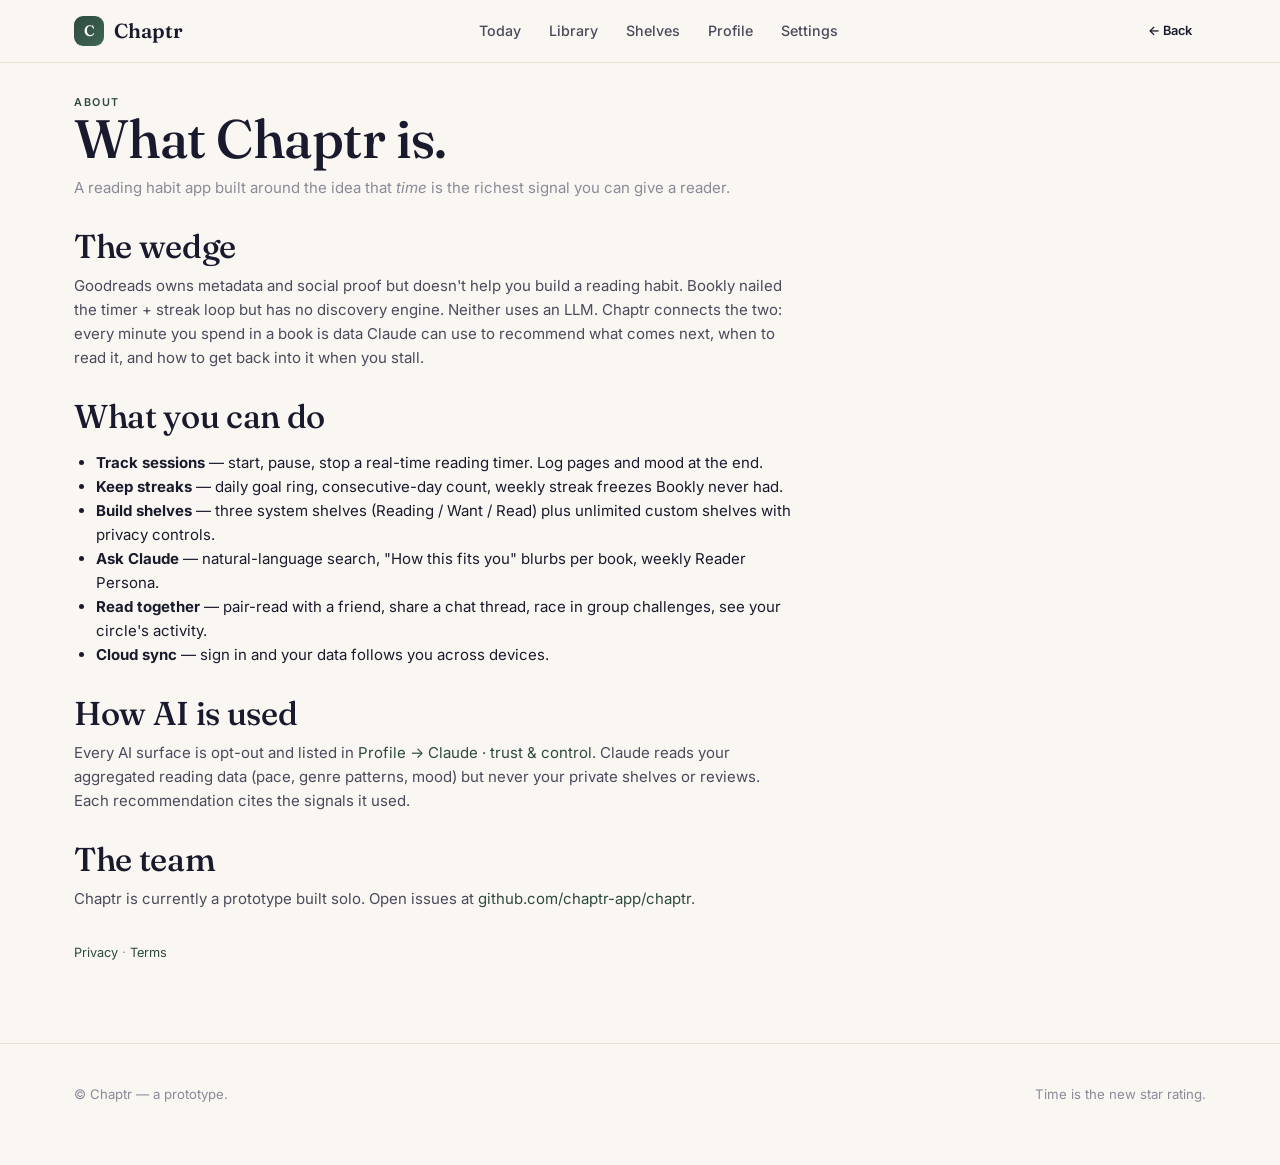
==== about.html @ 091ff8c3 "Add Continue with Google to Profile sign-in Mirrors the Apple button: white-on-dark-text per Google " ====
<!doctype html>
<html lang="en">
<head>
<meta charset="utf-8">
<meta name="viewport" content="width=device-width, initial-scale=1, viewport-fit=cover">
<meta name="theme-color" content="#FAF7F2">
<link rel="manifest" href="manifest.json">
<link rel="icon" type="image/svg+xml" href="icon.svg">
<link rel="apple-touch-icon" href="icon.svg">
<meta name="apple-mobile-web-app-capable" content="yes">
<meta name="apple-mobile-web-app-status-bar-style" content="default">
<meta name="apple-mobile-web-app-title" content="Chaptr">
<title>About · Chaptr</title>
<link rel="preconnect" href="https://fonts.googleapis.com">
<link rel="preconnect" href="https://fonts.gstatic.com" crossorigin>
<link href="https://fonts.googleapis.com/css2?family=Fraunces:opsz,wght@9..144,400;9..144,500;9..144,600&family=Inter:wght@400;500;600;700&display=swap" rel="stylesheet">
<link rel="stylesheet" href="styles.css?v=8">
<style>
  .doc { max-width: 720px; margin: 32px 0 80px; }
  .doc h1 { margin: 0 0 8px; }
  .doc .lead { color: var(--ink-3); margin-bottom: 24px; }
  .doc h2 { margin: 28px 0 8px; }
  .doc p { line-height: 1.6; }
  .doc ul { line-height: 1.6; padding-left: 22px; }
</style>
</head>
<body>

<nav class="nav">
  <div class="container nav-inner">
    <a class="brand" href="index.html"><span class="brand-mark">C</span> Chaptr</a>
    <div class="nav-links">
      <a href="today.html">Today</a>
      <a href="library.html">Library</a>
      <a href="shelves.html">Shelves</a>
      <a href="profile.html">Profile</a>
      <a href="settings.html">Settings</a>
    </div>
    <div class="nav-cta"><a href="today.html" class="btn btn-ghost btn-sm hide-sm">← Back</a></div>
  </div>
</nav>

<main class="container">
  <section class="doc">
    <div class="eyebrow">About</div>
    <h1>What Chaptr is.</h1>
    <p class="lead">A reading habit app built around the idea that <em>time</em> is the richest signal you can give a reader.</p>

    <h2>The wedge</h2>
    <p>Goodreads owns metadata and social proof but doesn't help you build a reading habit. Bookly nailed the timer + streak loop but has no discovery engine. Neither uses an LLM. Chaptr connects the two: every minute you spend in a book is data Claude can use to recommend what comes next, when to read it, and how to get back into it when you stall.</p>

    <h2>What you can do</h2>
    <ul>
      <li><strong>Track sessions</strong> — start, pause, stop a real-time reading timer. Log pages and mood at the end.</li>
      <li><strong>Keep streaks</strong> — daily goal ring, consecutive-day count, weekly streak freezes Bookly never had.</li>
      <li><strong>Build shelves</strong> — three system shelves (Reading / Want / Read) plus unlimited custom shelves with privacy controls.</li>
      <li><strong>Ask Claude</strong> — natural-language search, "How this fits you" blurbs per book, weekly Reader Persona.</li>
      <li><strong>Read together</strong> — pair-read with a friend, share a chat thread, race in group challenges, see your circle's activity.</li>
      <li><strong>Cloud sync</strong> — sign in and your data follows you across devices.</li>
    </ul>

    <h2>How AI is used</h2>
    <p>Every AI surface is opt-out and listed in <a href="profile.html">Profile → Claude · trust & control</a>. Claude reads your aggregated reading data (pace, genre patterns, mood) but never your private shelves or reviews. Each recommendation cites the signals it used.</p>

    <h2>The team</h2>
    <p>Chaptr is currently a prototype built solo. Open issues at <a href="https://github.com/chaptr-app/chaptr">github.com/chaptr-app/chaptr</a>.</p>

    <p class="muted" style="margin-top:32px; font-size:.85rem;">
      <a href="privacy.html">Privacy</a> · <a href="terms.html">Terms</a>
    </p>
  </section>
</main>

<footer class="footer">
  <div class="container row">
    <span>© Chaptr — a prototype.</span>
    <span class="muted">Time is the new star rating.</span>
  </div>
</footer>

<script src="app.js?v=45"></script>
</body>
</html>
---- styles.css ----
:root {
  --bg: #FAF7F2;
  --surface: #FFFFFF;
  --surface-2: #F4EFE6;
  --ink: #1A1A2E;
  --ink-2: #4A4A5C;
  --ink-3: #8A8A99;
  --border: #E8E2D4;
  --primary: #2D4A3E;
  --primary-2: #3F6655;
  --primary-tint: #E6EDE8;
  --accent: #C2410C;
  --accent-tint: #FDF2E9;
  --success: #15803D;
  --danger: #B91C1C;
  --shadow-sm: 0 1px 2px rgba(20,20,30,.04), 0 1px 1px rgba(20,20,30,.03);
  --shadow-md: 0 4px 14px rgba(20,20,30,.06), 0 1px 3px rgba(20,20,30,.04);
  --shadow-lg: 0 18px 40px rgba(20,20,30,.10), 0 4px 10px rgba(20,20,30,.05);
  --r-sm: 8px;
  --r-md: 14px;
  --r-lg: 22px;
  --r-pill: 999px;
  --max: 1180px;
  --sans: 'Inter', -apple-system, BlinkMacSystemFont, 'Segoe UI', sans-serif;
  --serif: 'Fraunces', Georgia, 'Times New Roman', serif;
}

* { box-sizing: border-box; }

html, body {
  margin: 0;
  padding: 0;
  background: var(--bg);
  color: var(--ink);
  font-family: var(--sans);
  font-size: 15px;
  line-height: 1.55;
  -webkit-font-smoothing: antialiased;
  text-rendering: optimizeLegibility;
}

a { color: var(--primary); text-decoration: none; }
a:hover { color: var(--primary-2); }

h1, h2, h3, h4 {
  font-family: var(--serif);
  font-weight: 500;
  letter-spacing: -0.01em;
  margin: 0 0 .5em;
  color: var(--ink);
}
h1 { font-size: clamp(2.2rem, 5vw, 3.6rem); line-height: 1.05; }
h2 { font-size: clamp(1.6rem, 3vw, 2.2rem); line-height: 1.15; }
h3 { font-size: 1.25rem; line-height: 1.25; }

p { margin: 0 0 1em; color: var(--ink-2); }
small, .muted { color: var(--ink-3); }
.eyebrow { font-size: .72rem; font-weight: 600; letter-spacing: .14em; text-transform: uppercase; color: var(--primary); }

button { font: inherit; cursor: pointer; border: 0; background: none; color: inherit; }

.container { max-width: var(--max); margin: 0 auto; padding: 0 24px; }

/* ---------- NAV ---------- */
.nav {
  position: sticky; top: 0; z-index: 50;
  background: rgba(250,247,242,.85);
  backdrop-filter: saturate(160%) blur(12px);
  -webkit-backdrop-filter: saturate(160%) blur(12px);
  border-bottom: 1px solid var(--border);
}
.nav-inner {
  display: flex; align-items: center; justify-content: space-between;
  padding: 14px 0;
}
.brand {
  display: flex; align-items: center; gap: 10px;
  font-family: var(--serif); font-size: 1.35rem; font-weight: 600;
  color: var(--ink);
}
.brand-mark {
  width: 30px; height: 30px; border-radius: 9px;
  background: linear-gradient(135deg, var(--primary), var(--primary-2));
  display: grid; place-items: center; color: #FFF;
  font-family: var(--serif); font-weight: 600; font-size: 1rem;
}
.nav-links { display: flex; gap: 28px; align-items: center; }
.nav-links a { color: var(--ink-2); font-weight: 500; font-size: .95rem; }
.nav-links a:hover { color: var(--ink); }
.nav-links a.active { color: var(--primary); }
.nav-cta { display: flex; gap: 10px; align-items: center; }

/* ---------- BUTTONS ---------- */
.btn {
  display: inline-flex; align-items: center; gap: 8px;
  padding: 11px 20px; border-radius: var(--r-pill);
  font-weight: 600; font-size: .92rem;
  transition: transform .15s ease, box-shadow .15s ease, background .15s ease;
}
.btn-primary { background: var(--ink); color: #FFF; }
.btn-primary:hover { background: var(--primary); transform: translateY(-1px); }
.btn-ghost { color: var(--ink); }
.btn-ghost:hover { background: var(--surface-2); }
.btn-outline { background: var(--surface); color: var(--ink); border: 1px solid var(--border); }
.btn-outline:hover { border-color: var(--ink-3); }
.btn-accent { background: var(--accent); color: #FFF; }
.btn-accent:hover { background: #9A340A; }
.btn-sm { padding: 7px 14px; font-size: .85rem; }
.btn-lg { padding: 14px 26px; font-size: 1rem; }

/* ---------- CARDS ---------- */
.card {
  background: var(--surface);
  border: 1px solid var(--border);
  border-radius: var(--r-md);
  padding: 20px;
  box-shadow: var(--shadow-sm);
}
.card-lg { padding: 28px; border-radius: var(--r-lg); box-shadow: var(--shadow-md); }

/* ---------- BADGES / PILLS ---------- */
.pill {
  display: inline-flex; align-items: center; gap: 6px;
  padding: 4px 10px; border-radius: var(--r-pill);
  background: var(--surface-2); color: var(--ink-2);
  font-size: .78rem; font-weight: 500;
}
.pill-primary { background: var(--primary-tint); color: var(--primary); }
.pill-accent  { background: var(--accent-tint); color: var(--accent); }

/* ---------- FOOTER ---------- */
.footer {
  margin-top: 80px; padding: 40px 0 60px;
  border-top: 1px solid var(--border);
  color: var(--ink-3); font-size: .88rem;
}
.footer .row { display: flex; justify-content: space-between; align-items: center; gap: 16px; flex-wrap: wrap; }

/* ---------- UTILITIES ---------- */
.row { display: flex; }
.col { display: flex; flex-direction: column; }
.gap-8 { gap: 8px; } .gap-12 { gap: 12px; } .gap-16 { gap: 16px; } .gap-24 { gap: 24px; }
.center { align-items: center; justify-content: center; }
.between { justify-content: space-between; }
.grow { flex: 1; }
.hide-sm { }
@media (max-width: 720px) {
  .hide-sm { display: none !important; }
  .nav-links { display: none; }
}

/* ---------- A11Y + APP-STORE POLISH (V4 final) ---------- */
/* Visible focus ring only on keyboard-driven focus, not mouse clicks. */
:focus { outline: none; }
:focus-visible {
  outline: 2px solid var(--primary);
  outline-offset: 2px;
  border-radius: 4px;
}
button, a, input, select, textarea { -webkit-tap-highlight-color: transparent; }
button:active, .btn:active, .browse-chip:active, .ask-chip:active, .move-btn:active,
.tag-btn:active, .review-btn:active { transform: scale(0.97); }
.btn, button { transition: transform .08s ease, background .15s ease, border-color .15s ease, color .15s ease; }

/* Honor users who prefer less motion. */
@media (prefers-reduced-motion: reduce) {
  *, *::before, *::after {
    animation-duration: 0.01ms !important;
    animation-iteration-count: 1 !important;
    transition-duration: 0.01ms !important;
    scroll-behavior: auto !important;
  }
}

/* Generic skeleton block — used for "loading…" placeholders. */
.skel {
  background: linear-gradient(90deg, var(--surface-2) 25%, var(--border) 50%, var(--surface-2) 75%);
  background-size: 200% 100%;
  animation: skel-pulse 1.4s ease-in-out infinite;
  border-radius: var(--r-sm);
}
@keyframes skel-pulse { 0% { background-position: 200% 0; } 100% { background-position: -200% 0; } }

/* Screen-reader-only utility for accessible labels. */
.sr-only {
  position: absolute;
  width: 1px; height: 1px; padding: 0; margin: -1px;
  overflow: hidden; clip: rect(0, 0, 0, 0); white-space: nowrap; border: 0;
}

/* iOS PWA fix: when launched from home screen with display:standalone,
   the body needs to fill the screen without bouncing past the safe area. */
@media all and (display-mode: standalone) {
  html, body { overscroll-behavior-y: none; }
}

/* ---------- COLLAPSIBLE SECTIONS (V4 settings polish) ---------- */
/* A <details>-based disclosure widget styled to match our section headers.
   The whole eyebrow+h2 block is the clickable summary; a small chevron
   on the right rotates 180deg when open. */
.section.collapsible details > summary {
  cursor: pointer;
  list-style: none;
  display: flex;
  justify-content: space-between;
  align-items: flex-start;
  gap: 12px;
  padding: 4px 0;
  -webkit-tap-highlight-color: transparent;
}
.section.collapsible details > summary::-webkit-details-marker { display: none; }
.section.collapsible details > summary::marker { content: ''; }
.section.collapsible details > summary > .chev {
  width: 28px; height: 28px;
  display: grid; place-items: center;
  color: var(--ink-3);
  font-size: 1.1rem;
  flex-shrink: 0;
  margin-top: 4px;
  transition: transform 0.2s ease;
}
.section.collapsible details[open] > summary > .chev { transform: rotate(180deg); }
.section.collapsible details > summary:hover .chev { color: var(--primary); }
.section.collapsible details > summary h2 { margin-bottom: 0; }

/* ---------- SPOILER TAGS (Phase 2B) ---------- */
.spoiler {
  background: var(--ink);
  color: var(--ink);
  border-radius: 3px;
  padding: 0 4px;
  cursor: pointer;
  user-select: none;
  filter: blur(4px);
  transition: filter .15s, color .15s;
}
.spoiler:hover { filter: blur(2px); }
.spoiler.revealed {
  background: var(--surface-2);
  color: var(--ink);
  filter: none;
  cursor: text;
  user-select: text;
}

/* ---------- SCROLLBAR (subtle) ---------- */
::-webkit-scrollbar { width: 10px; height: 10px; }
::-webkit-scrollbar-thumb { background: var(--border); border-radius: 10px; }
::-webkit-scrollbar-thumb:hover { background: var(--ink-3); }

/* ---------- NOW READING PILL (persistent across pages) ---------- */
.now-reading-pill {
  display: none;
  position: fixed;
  z-index: 55;
  align-items: center;
  gap: 12px;
  padding: 8px 16px 8px 8px;
  background: var(--ink);
  color: #FFF;
  border-radius: 999px;
  text-decoration: none;
  box-shadow: 0 8px 24px rgba(20, 20, 30, .28);
  transition: opacity .2s, transform .2s;
  /* mobile-first: pinned above bottom nav, centered */
  left: 12px; right: 12px; bottom: calc(76px + env(safe-area-inset-bottom));
  max-width: 560px; margin: 0 auto;
}
.now-reading-pill.active { display: flex; }
.now-reading-pill:hover { color: #FFF; transform: translateY(-1px); }
.now-reading-pill:active { transform: translateY(0); }
.now-reading-pill .nrp-cover {
  width: 40px; height: 56px; border-radius: 4px;
  background-size: cover !important; background-position: center !important;
  flex-shrink: 0; box-shadow: 0 2px 6px rgba(0,0,0,.3);
}
.now-reading-pill .nrp-meta { flex: 1; min-width: 0; }
.now-reading-pill .nrp-eyebrow {
  font-size: .65rem; letter-spacing: .12em; text-transform: uppercase;
  color: rgba(255, 255, 255, .65);
  display: flex; align-items: center; gap: 6px;
}
.now-reading-pill .nrp-dot {
  width: 6px; height: 6px; border-radius: 999px; background: var(--accent);
  animation: nrp-pulse 1s ease-out infinite;
}
.now-reading-pill .nrp-paused-label { display: none; }
.now-reading-pill.paused .nrp-dot { animation: none; background: var(--ink-3); }
.now-reading-pill.paused .nrp-paused-label { display: inline; }
@keyframes nrp-pulse {
  0%, 100% { opacity: 1; transform: scale(1); }
  50%      { opacity: .5; transform: scale(1.5); }
}
.now-reading-pill .nrp-title {
  font-family: var(--serif); font-size: 1rem;
  white-space: nowrap; overflow: hidden; text-overflow: ellipsis;
  margin-top: 2px;
}
.now-reading-pill .nrp-time {
  font-family: var(--serif); font-variant-numeric: tabular-nums;
  font-size: 1.15rem; font-weight: 500; flex-shrink: 0;
}

/* Desktop: float bottom-right, no bottom nav to clear */
@media (min-width: 721px) {
  .now-reading-pill {
    left: auto; right: 24px; bottom: 24px; margin: 0;
    max-width: 380px;
  }
  body.has-now-reading-pill main { padding-bottom: 100px; }
}

/* Mobile: bump main padding so pill doesn't cover content */
@media (max-width: 720px) {
  body.has-now-reading-pill main {
    padding-bottom: calc(160px + env(safe-area-inset-bottom));
  }
}

/* ---------- SAFE AREAS (iOS notch + home indicator) ---------- */
.nav { padding-top: env(safe-area-inset-top); }
.container { padding-left: max(24px, env(safe-area-inset-left)); padding-right: max(24px, env(safe-area-inset-right)); }

/* ---------- BOTTOM TAB NAV (mobile only) ---------- */
.bottom-nav { display: none; }

@media (max-width: 720px) {
  .bottom-nav {
    display: flex;
    position: fixed;
    bottom: 0; left: 0; right: 0;
    z-index: 60;
    background: rgba(250, 247, 242, .96);
    backdrop-filter: saturate(160%) blur(14px);
    -webkit-backdrop-filter: saturate(160%) blur(14px);
    border-top: 1px solid var(--border);
    padding-bottom: env(safe-area-inset-bottom);
    padding-left: env(safe-area-inset-left);
    padding-right: env(safe-area-inset-right);
  }
  .bottom-nav a {
    flex: 1;
    display: flex;
    flex-direction: column;
    align-items: center;
    justify-content: center;
    gap: 3px;
    padding: 10px 2px;
    min-height: 56px;
    color: var(--ink-3);
    text-decoration: none;
    font-size: .66rem;
    font-weight: 500;
    letter-spacing: .01em;
    -webkit-tap-highlight-color: transparent;
    transition: color .15s;
    white-space: nowrap;
  }
  .bottom-nav a.active { color: var(--primary); }
  .bottom-nav a:active { background: var(--primary-tint); }
  .bottom-nav .bn-icon { width: 24px; height: 24px; display: grid; place-items: center; }
  .bottom-nav .bn-icon svg { width: 22px; height: 22px; }
  .bottom-nav a.active .bn-icon svg { stroke-width: 2.4; }

  /* push main content above the bottom nav */
  main { padding-bottom: calc(72px + env(safe-area-inset-bottom)); }
  .footer { margin-top: 32px; margin-bottom: calc(72px + env(safe-area-inset-bottom)); padding: 24px 0; }

  /* hide top nav CTA buttons on mobile — bottom nav handles navigation */
  .nav-cta { display: none; }

  /* tighten top nav since the bottom nav owns the heavy lifting */
  .nav-inner { padding: 10px 0; }

  /* larger touch targets for buttons, chips, pills */
  .btn { min-height: 44px; }
  .btn-sm { min-height: 36px; }
  .browse-chip, .ask-chip { min-height: 36px; }
  .tab { min-height: 44px; }

  /* dialogs respect safe areas */
  .dialog-backdrop, .dlg-back { padding-bottom: max(16px, env(safe-area-inset-bottom)); }
}

/* ---------- COMPREHENSIVE MOBILE POLISH ---------- */
@media (max-width: 720px) {
  /* iOS auto-zooms <input>/<textarea>/<select> when font-size is under 16px on
     focus, which yanks the layout sideways. Pin everything that takes focus
     to 16px to stop that behavior. */
  input[type="text"], input[type="email"], input[type="url"], input[type="number"],
  input[type="search"], input[type="password"], input[type="tel"], input[type="date"],
  select, textarea {
    font-size: 16px !important;
  }

  /* Top-nav inline links collide with the bottom-nav. We already hide them at
     720px (.nav-links). Reinforce here in case a specific page overrides. */
  .nav-links { display: none !important; }
  .nav-inner { padding: 8px 0; }
  .brand { font-size: 1.2rem; }
  .brand-mark { width: 30px; height: 30px; }

  /* Container side-padding tightens on phones so cards aren't crowded. */
  .container { padding-left: max(16px, env(safe-area-inset-left));
               padding-right: max(16px, env(safe-area-inset-right)); }

  /* H1/H2 don't need to be desktop-huge on a phone. clamp() already does
     most of this but harden specific pages where copy is long. */
  h1 { font-size: clamp(1.6rem, 7vw, 2.4rem); }
  h2 { font-size: clamp(1.3rem, 5vw, 1.8rem); }

  /* Cards: less internal padding on phones so content has room. */
  .card { padding: 16px; }
  .card-lg { padding: 20px; }

  /* Profile stats row: 2x2 instead of 1x4. Each tile still has the same height. */
  .stats-row { grid-template-columns: repeat(2, 1fr) !important; gap: 10px !important; }
  .stat-tile { padding: 14px !important; }
  .stat-tile .value { font-size: 1.6rem !important; }

  /* Account card (Profile): the avatar+name+email+SignOut row should wrap
     gracefully on narrow screens. Inner min-width relaxed so it doesn't
     force the parent wider than the card. */
  #accountSignedIn > div:first-child {
    flex-wrap: wrap;
  }
  #accountSignedIn > div:first-child > div[style*="min-width:200px"],
  #accountSignedIn > div:first-child > div[style*="min-width: 200px"] {
    min-width: 0 !important;
  }
  #accountSignedIn > div:first-child > button#authSignOutBtn {
    margin-left: auto;
  }
  /* Username editor's inner block had min-width:220px; let it shrink too. */
  #usernameEditor > div[style*="min-width:220px"],
  #usernameEditor > div[style*="min-width: 220px"] {
    min-width: 0 !important;
  }

  /* Account heading: hide the "Sign in to sync across devices." h1 from being
     huge on mobile — it's already clamp'd but the long sentence wraps poorly. */
  #accountHeading { font-size: clamp(1.4rem, 6vw, 2rem); line-height: 1.1; }

  /* Account 'change' link inside the heading shouldn't dwarf the name. */
  #accountHeading a { font-size: .95em; }

  /* Modals: cap height so they fit on small viewports + allow inner scrolling. */
  .dlg-card, .dlg-back .dlg-card,
  .v3-dlg-card,
  .invite-dlg-card,
  #friendsDlg > div {
    max-height: calc(100vh - 32px - env(safe-area-inset-bottom));
    overflow-y: auto;
    -webkit-overflow-scrolling: touch;
  }

  /* The Find Friends and New Group Challenge modals nest a scrolling results
     list — keep it scrollable independent of the outer modal scroll. */
  #friendsResults, #fcInviteResults, #inviteSearchResults {
    max-height: 50vh;
    overflow-y: auto;
  }

  /* Settings rows: stack the input + Save button vertically when label and
     input are competing for the same row. */
  .settings-row {
    flex-wrap: wrap;
    gap: 10px;
  }
  .settings-row > input[type="number"] { width: 100%; max-width: 100%; }

  /* AI toggle rows: keep the switch flush right but allow long descriptions to wrap. */
  .ai-row { flex-wrap: nowrap; }
  .ai-row .ai-meta { min-width: 0; flex: 1; }

  /* Annual challenge controls stack under the ring instead of beside it. */
  .yc-row { grid-template-columns: 1fr !important; text-align: center; }
  .yc-ring { margin: 0 auto; }
  .yc-controls { align-items: stretch; }

  /* Recent rows on Today (history list) cram 5 columns into a phone. Drop
     the page count column on narrow screens; mood and minutes remain. */
  .recent-row { grid-template-columns: auto 1fr auto auto !important; }
  .recent-row .col-title { font-size: .88rem; }
  .recent-row > :nth-child(4) { display: none; } /* hide pages column */

  /* For You carousel (Library): tighten the cards so two-and-a-bit show
     instead of 1.2. */
  .foryou .rec-card { flex-basis: 220px !important; }

  /* Browse chips wrap rather than overflow */
  .chips { gap: 6px; }
  .browse-chip { font-size: .82rem; padding: 8px 12px; }

  /* Bottom nav: at very narrow widths (small phones, large fonts) drop the
     labels and show icon-only so 5 tabs fit without label truncation. */
  @media (max-width: 380px) {
    .bottom-nav .bn-label { display: none; }
    .bottom-nav a { gap: 0; padding: 12px 0; }
    .bottom-nav .bn-icon svg { width: 24px; height: 24px; }
  }

  /* Pill/badge inline content sometimes overflows tight rows. */
  .pill { font-size: .72rem; padding: 4px 10px; }

  /* Friend feed item: collapse the "when" column to a sub-line on tight screens
     (already partially handled in feed-item but tighten further) */
  .feed-item { gap: 10px; padding: 12px; }
  .feed-item .feed-cover { width: 40px; height: 58px; }
  .feed-item .when { font-size: .72rem; }

  /* Now-reading pill: keep it within thumb reach without overlapping content. */
  .now-reading-pill {
    padding: 8px 12px 8px 8px;
    max-width: calc(100% - 24px);
  }
  .now-reading-pill .nrp-title { font-size: .92rem; }
  .now-reading-pill .nrp-time { font-size: 1rem; }

  /* Form inputs in dialogs: full width by default on mobile */
  .v3-field input, .review-text { width: 100%; }
}

/* Extra-narrow (e.g. iPhone SE, older Android phones, large accessibility text) */
@media (max-width: 360px) {
  .container { padding-left: 12px; padding-right: 12px; }
  .card { padding: 14px; }
  /* Profile stats: single column at the absolute narrowest */
  .stats-row { grid-template-columns: 1fr !important; }
}
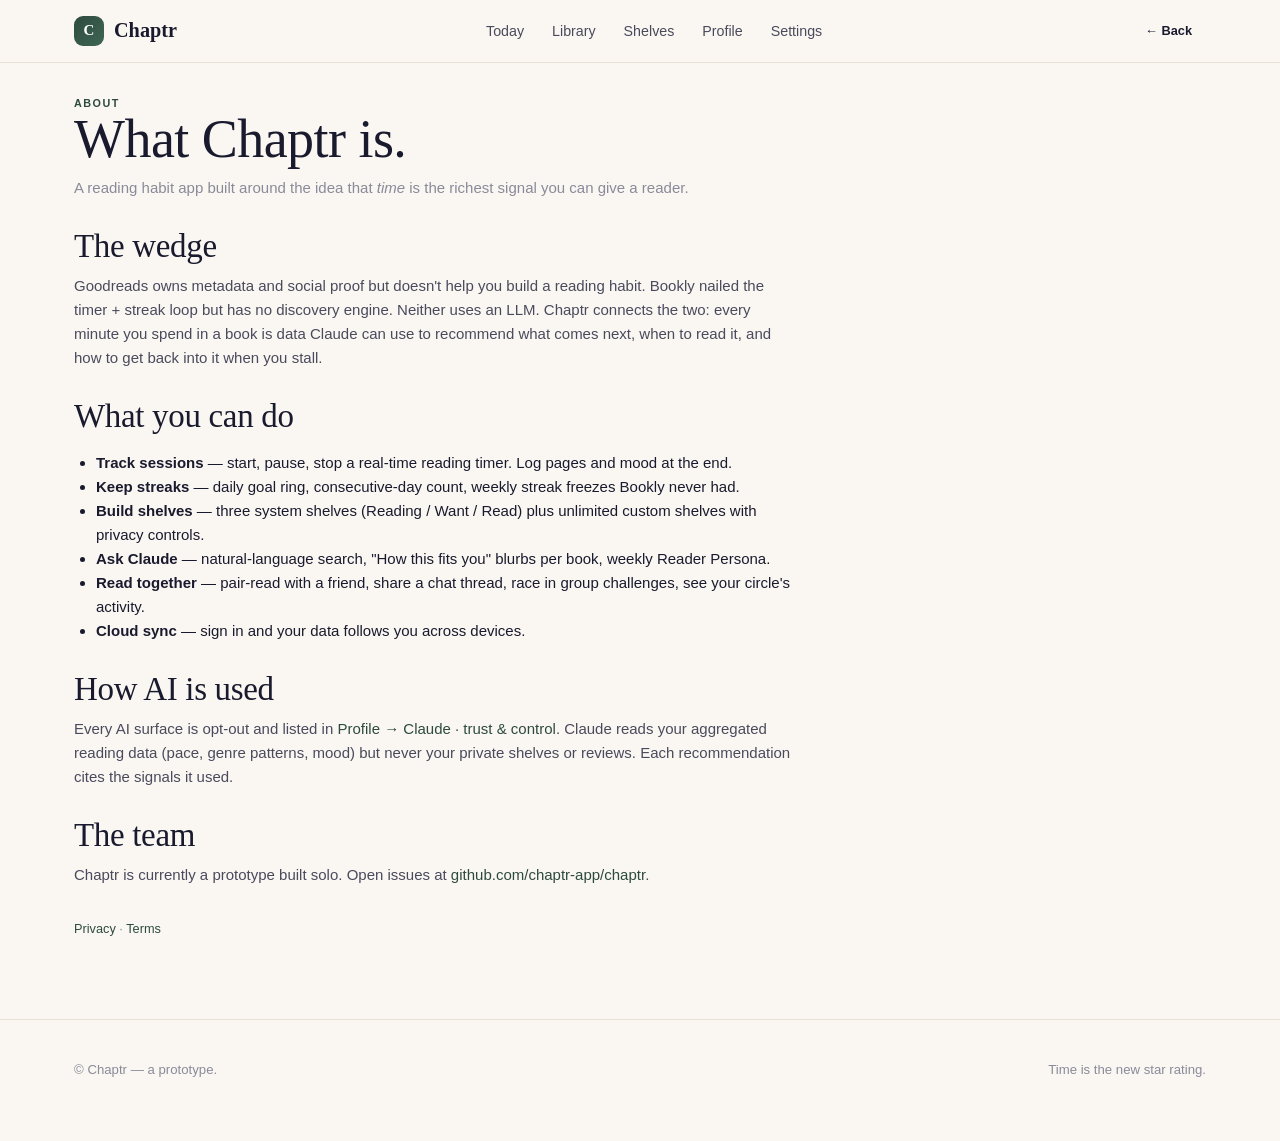
==== commit 51ef8a85: "Pre-launch security hardening (4 fixes) 1. Stored XSS in friend feed (library.html) — displayName, v" ====
--- a/about.html
+++ b/about.html
@@ -4,6 +4,7 @@
 <meta charset="utf-8">
 <meta name="viewport" content="width=device-width, initial-scale=1, viewport-fit=cover">
 <meta name="theme-color" content="#FAF7F2">
+<meta http-equiv="Content-Security-Policy" content="default-src 'self'; script-src 'self' 'unsafe-inline' https://*.clerk.accounts.dev https://clerk.accounts.dev https://static.cloudflareinsights.com; style-src 'self' 'unsafe-inline' https://fonts.googleapis.com; font-src 'self' https://fonts.gstatic.com; img-src 'self' data: blob: https://covers.openlibrary.org https://ia.openlibrary.org; connect-src 'self' https://chaptr-ask.isiah-williams.workers.dev https://*.clerk.accounts.dev https://clerk.accounts.dev https://openlibrary.org https://covers.openlibrary.org https://cloudflareinsights.com https://api.clerk.com; frame-src https://*.clerk.accounts.dev https://challenges.cloudflare.com https://appleid.apple.com https://accounts.google.com; object-src 'none'; base-uri 'self'; form-action 'self' https://*.clerk.accounts.dev https://appleid.apple.com https://accounts.google.com; upgrade-insecure-requests"><meta name="referrer" content="strict-origin-when-cross-origin"><meta http-equiv="X-Content-Type-Options" content="nosniff">
 <link rel="manifest" href="manifest.json">
 <link rel="icon" type="image/svg+xml" href="icon.svg">
 <link rel="apple-touch-icon" href="icon.svg">
@@ -78,6 +79,8 @@
   </div>
 </footer>
 
-<script src="app.js?v=45"></script>
+<script src="app.js?v=51"></script>
+<!-- Cloudflare Web Analytics (privacy-friendly, no cookies) -->
+<script defer src="https://static.cloudflareinsights.com/beacon.min.js" data-cf-beacon='{"token": "a58f9965e72a49edbb8fab97534f1751"}'></script>
 </body>
 </html>
